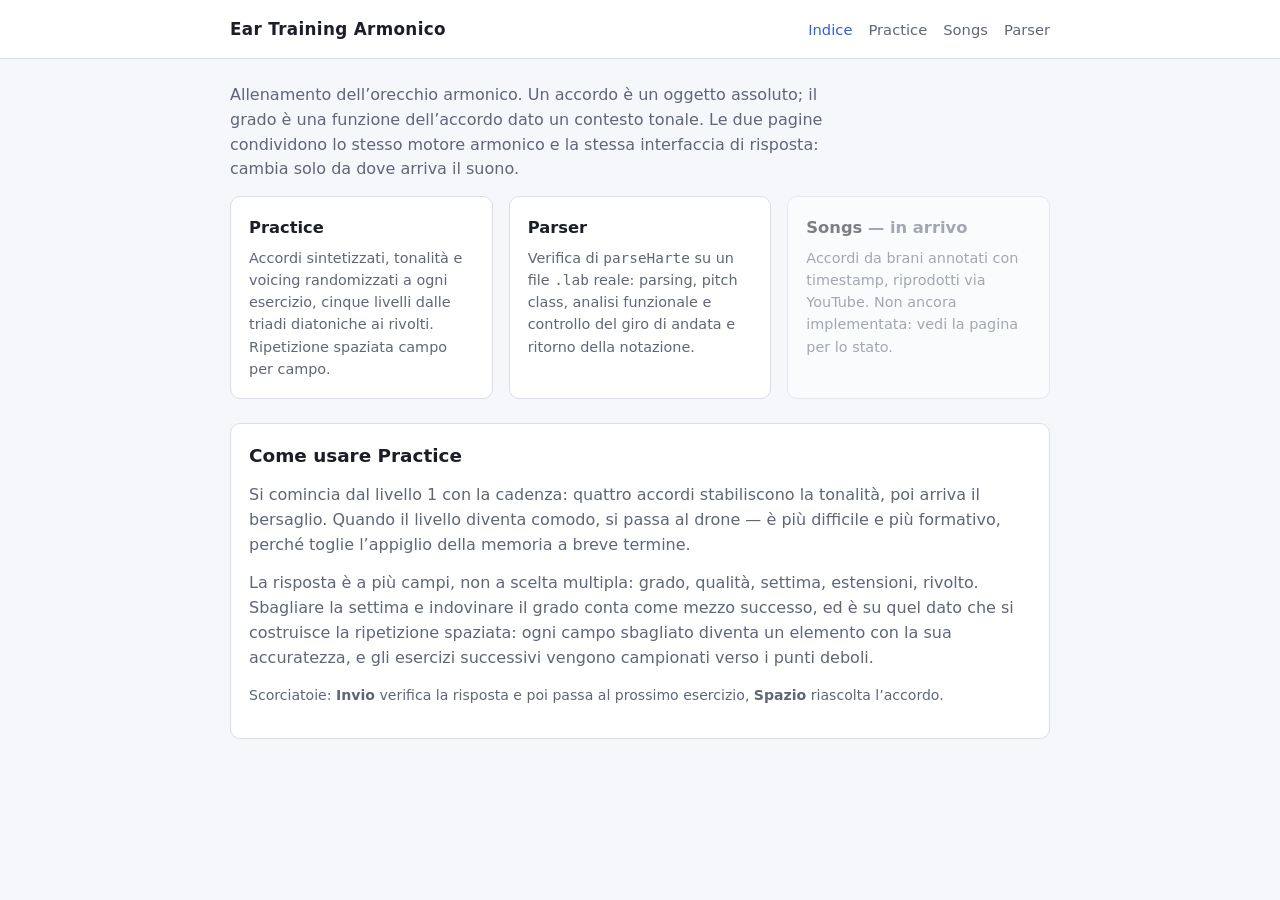
==== index.html @ e6455087 "Ear Training Armonico: motore, pagina Practice e verifica del parser Implementa i punti 1-3 dell'ord" ====
<!doctype html>
<html lang="it">
<head>
<meta charset="utf-8">
<meta name="viewport" content="width=device-width, initial-scale=1">
<title>Ear Training Armonico</title>
<link rel="icon" href="favicon.svg" type="image/svg+xml">
<link rel="stylesheet" href="css/style.css">
</head>
<body>

<header class="site">
  <div class="wrap">
    <h1>Ear Training Armonico</h1>
    <nav>
      <a href="index.html" aria-current="page">Indice</a>
      <a href="practice.html">Practice</a>
      <a href="songs.html">Songs</a>
      <a href="test-parser.html">Parser</a>
    </nav>
  </div>
</header>

<main class="wrap">

  <p class="lede">
    Allenamento dell’orecchio armonico. Un accordo è un oggetto assoluto; il
    grado è una funzione dell’accordo dato un contesto tonale. Le due pagine
    condividono lo stesso motore armonico e la stessa interfaccia di risposta:
    cambia solo da dove arriva il suono.
  </p>

  <div class="cards">
    <a class="card" href="practice.html">
      <h3>Practice</h3>
      <p>
        Accordi sintetizzati, tonalità e voicing randomizzati a ogni esercizio,
        cinque livelli dalle triadi diatoniche ai rivolti. Ripetizione spaziata
        campo per campo.
      </p>
    </a>

    <a class="card" href="test-parser.html">
      <h3>Parser</h3>
      <p>
        Verifica di <code>parseHarte</code> su un file <code>.lab</code> reale:
        parsing, pitch class, analisi funzionale e controllo del giro di andata
        e ritorno della notazione.
      </p>
    </a>

    <a class="card" href="songs.html" aria-disabled="true">
      <h3>Songs <span class="muted">— in arrivo</span></h3>
      <p>
        Accordi da brani annotati con timestamp, riprodotti via YouTube. Non
        ancora implementata: vedi la pagina per lo stato.
      </p>
    </a>
  </div>

  <section class="panel" style="margin-top:24px">
    <h2>Come usare Practice</h2>
    <p class="muted">
      Si comincia dal livello 1 con la cadenza: quattro accordi stabiliscono la
      tonalità, poi arriva il bersaglio. Quando il livello diventa comodo, si
      passa al drone — è più difficile e più formativo, perché toglie l’appiglio
      della memoria a breve termine.
    </p>
    <p class="muted">
      La risposta è a più campi, non a scelta multipla: grado, qualità, settima,
      estensioni, rivolto. Sbagliare la settima e indovinare il grado conta come
      mezzo successo, ed è su quel dato che si costruisce la ripetizione
      spaziata: ogni campo sbagliato diventa un elemento con la sua accuratezza,
      e gli esercizi successivi vengono campionati verso i punti deboli.
    </p>
    <p class="muted" style="font-size:.88rem">
      Scorciatoie: <b>Invio</b> verifica la risposta e poi passa al prossimo
      esercizio, <b>Spazio</b> riascolta l’accordo.
    </p>
  </section>

</main>

</body>
</html>
---- css/style.css ----
:root {
  --bg: #12131a;
  --panel: #1b1d27;
  --panel-2: #232634;
  --line: #2f3344;
  --ink: #e8e9f0;
  --ink-dim: #9aa0b4;
  --accent: #7aa2f7;
  --ok: #7bcf9a;
  --ko: #f07a8c;
  --radius: 10px;
  --mono: ui-monospace, SFMono-Regular, "SF Mono", Menlo, Consolas, monospace;
}

@media (prefers-color-scheme: light) {
  :root {
    --bg: #f6f7fb;
    --panel: #ffffff;
    --panel-2: #eef0f7;
    --line: #d9dde9;
    --ink: #1b1d27;
    --ink-dim: #5f6678;
    --accent: #2f5fd0;
    --ok: #1e7a4b;
    --ko: #b8253c;
  }
}

* { box-sizing: border-box; }

body {
  margin: 0;
  background: var(--bg);
  color: var(--ink);
  font: 16px/1.55 system-ui, -apple-system, "Segoe UI", Roboto, sans-serif;
}

.wrap { max-width: 860px; margin: 0 auto; padding: 24px 20px 80px; }

/* ---------- intestazione ---------- */

header.site {
  border-bottom: 1px solid var(--line);
  background: var(--panel);
}
header.site .wrap { padding: 16px 20px; display: flex; align-items: baseline; gap: 20px; flex-wrap: wrap; }
header.site h1 { font-size: 1.05rem; margin: 0; letter-spacing: .02em; }
header.site nav { display: flex; gap: 16px; margin-left: auto; }
header.site nav a { color: var(--ink-dim); text-decoration: none; font-size: .92rem; }
header.site nav a:hover, header.site nav a[aria-current] { color: var(--accent); }

h2 { font-size: 1.15rem; margin: 0 0 12px; }
h3 { font-size: .95rem; margin: 0 0 10px; color: var(--ink-dim); font-weight: 600; }
p { margin: 0 0 14px; }
.muted { color: var(--ink-dim); }
.lede { color: var(--ink-dim); max-width: 62ch; }

.panel {
  background: var(--panel);
  border: 1px solid var(--line);
  border-radius: var(--radius);
  padding: 18px;
  margin-bottom: 18px;
}

/* ---------- controlli ---------- */

.controls { display: grid; grid-template-columns: repeat(auto-fit, minmax(190px, 1fr)); gap: 14px; }
.control { display: flex; flex-direction: column; gap: 6px; }
.control label { font-size: .8rem; text-transform: uppercase; letter-spacing: .06em; color: var(--ink-dim); }

select {
  background: var(--panel-2);
  color: var(--ink);
  border: 1px solid var(--line);
  border-radius: 8px;
  padding: 9px 10px;
  font: inherit;
}

.btn {
  background: var(--panel-2);
  color: var(--ink);
  border: 1px solid var(--line);
  border-radius: 8px;
  padding: 9px 16px;
  font: inherit;
  cursor: pointer;
}
.btn:hover:not(:disabled) { border-color: var(--accent); }
.btn:disabled { opacity: .45; cursor: default; }
.btn-primary { background: var(--accent); border-color: var(--accent); color: #0d1017; font-weight: 600; }
.btn-ghost { background: transparent; }

.error {
  margin: 12px 0 0;
  padding: 10px 12px;
  border-radius: 8px;
  border: 1px solid var(--ko);
  background: color-mix(in srgb, var(--ko) 12%, transparent);
  font-size: .9rem;
}

/* ---------- barra di riproduzione ---------- */

.playbar { display: flex; align-items: center; gap: 10px; flex-wrap: wrap; }
.playbar .key-badge {
  margin-left: auto;
  font-family: var(--mono);
  font-size: .9rem;
  background: var(--panel-2);
  border: 1px solid var(--line);
  border-radius: 999px;
  padding: 5px 14px;
}

/* ---------- quiz ---------- */

.field { margin-bottom: 16px; }
.field[hidden] { display: none; }
.field-label { font-size: .78rem; text-transform: uppercase; letter-spacing: .07em; color: var(--ink-dim); margin-bottom: 7px; }
.options { display: flex; flex-wrap: wrap; gap: 6px; }

.chip {
  background: var(--panel-2);
  color: var(--ink);
  border: 1px solid var(--line);
  border-radius: 7px;
  padding: 7px 12px;
  font: inherit;
  font-size: .92rem;
  cursor: pointer;
  min-width: 44px;
}
.chip:hover { border-color: var(--accent); }
.chip.selected { background: var(--accent); border-color: var(--accent); color: #0d1017; font-weight: 600; }
.options-multi .chip-none { font-style: italic; }

.quiz-actions { display: flex; align-items: center; gap: 12px; margin-top: 20px; }
.hint { font-size: .82rem; color: var(--ink-dim); }

/* ---------- feedback ---------- */

.feedback {
  margin-top: 20px;
  padding-top: 18px;
  border-top: 1px solid var(--line);
}
.feedback-title { font-weight: 600; margin-bottom: 12px; color: var(--ko); }
.feedback.all-correct .feedback-title { color: var(--ok); }

.grade-table { display: flex; flex-direction: column; gap: 4px; margin-bottom: 14px; }
.grade-row {
  display: grid;
  grid-template-columns: 22px 150px 1fr 1fr;
  gap: 8px;
  align-items: baseline;
  padding: 5px 8px;
  border-radius: 6px;
  background: var(--panel-2);
  font-size: .92rem;
}
.grade-row.ok .grade-mark { color: var(--ok); }
.grade-row.ko .grade-mark { color: var(--ko); }
.grade-field { color: var(--ink-dim); }
.grade-row.ko .grade-given { text-decoration: line-through; color: var(--ink-dim); }
.grade-correct { color: var(--ok); font-weight: 600; }

.analysis { background: var(--panel-2); border-radius: 8px; padding: 12px 14px; margin-bottom: 14px; }
.analysis-chord { font-weight: 600; }
.analysis-harte { font-family: var(--mono); font-size: .85rem; color: var(--ink-dim); }
.analysis-notes { font-size: .88rem; color: var(--ink-dim); margin-top: 6px; }

.replay-bar { display: flex; gap: 10px; flex-wrap: wrap; }
.replay-bar .btn-primary { margin-left: auto; }

/* ---------- statistiche ---------- */

.stat-grid { display: grid; grid-template-columns: repeat(auto-fit, minmax(120px, 1fr)); gap: 12px; margin-bottom: 18px; }
.stat { background: var(--panel-2); border-radius: 8px; padding: 12px; }
.stat-value { font-size: 1.5rem; font-weight: 600; font-variant-numeric: tabular-nums; }
.stat-label { font-size: .76rem; text-transform: uppercase; letter-spacing: .06em; color: var(--ink-dim); }

ul.weakest { list-style: none; margin: 0; padding: 0; display: flex; flex-direction: column; gap: 4px; }
ul.weakest li { display: flex; gap: 10px; padding: 6px 10px; background: var(--panel-2); border-radius: 6px; font-size: .9rem; }
ul.weakest .item-score { margin-left: auto; color: var(--ink-dim); font-variant-numeric: tabular-nums; }

/* ---------- indice ---------- */

.cards { display: grid; grid-template-columns: repeat(auto-fit, minmax(240px, 1fr)); gap: 16px; }
.card {
  display: block;
  background: var(--panel);
  border: 1px solid var(--line);
  border-radius: var(--radius);
  padding: 18px;
  text-decoration: none;
  color: inherit;
}
.card:hover { border-color: var(--accent); }
.card h3 { color: var(--ink); margin-bottom: 6px; font-size: 1.02rem; }
.card p { color: var(--ink-dim); font-size: .9rem; margin: 0; }
.card[aria-disabled="true"] { opacity: .55; }

/* ---------- pagina di test del parser ---------- */

table.labels { width: 100%; border-collapse: collapse; font-size: .86rem; }
table.labels th, table.labels td { text-align: left; padding: 6px 8px; border-bottom: 1px solid var(--line); vertical-align: top; }
table.labels th { color: var(--ink-dim); font-weight: 600; font-size: .76rem; text-transform: uppercase; letter-spacing: .05em; }
table.labels code { font-family: var(--mono); font-size: .85rem; }
tr.row-fail td { background: color-mix(in srgb, var(--ko) 14%, transparent); }
tr.row-warn td { background: color-mix(in srgb, #d9a441 16%, transparent); }
.badge { font-family: var(--mono); font-size: .78rem; padding: 2px 7px; border-radius: 999px; border: 1px solid var(--line); }
.badge.ok { color: var(--ok); }
.badge.fail { color: var(--ko); }

@media (max-width: 620px) {
  .grade-row { grid-template-columns: 20px 1fr; }
  .grade-given, .grade-correct { grid-column: 2; }
}
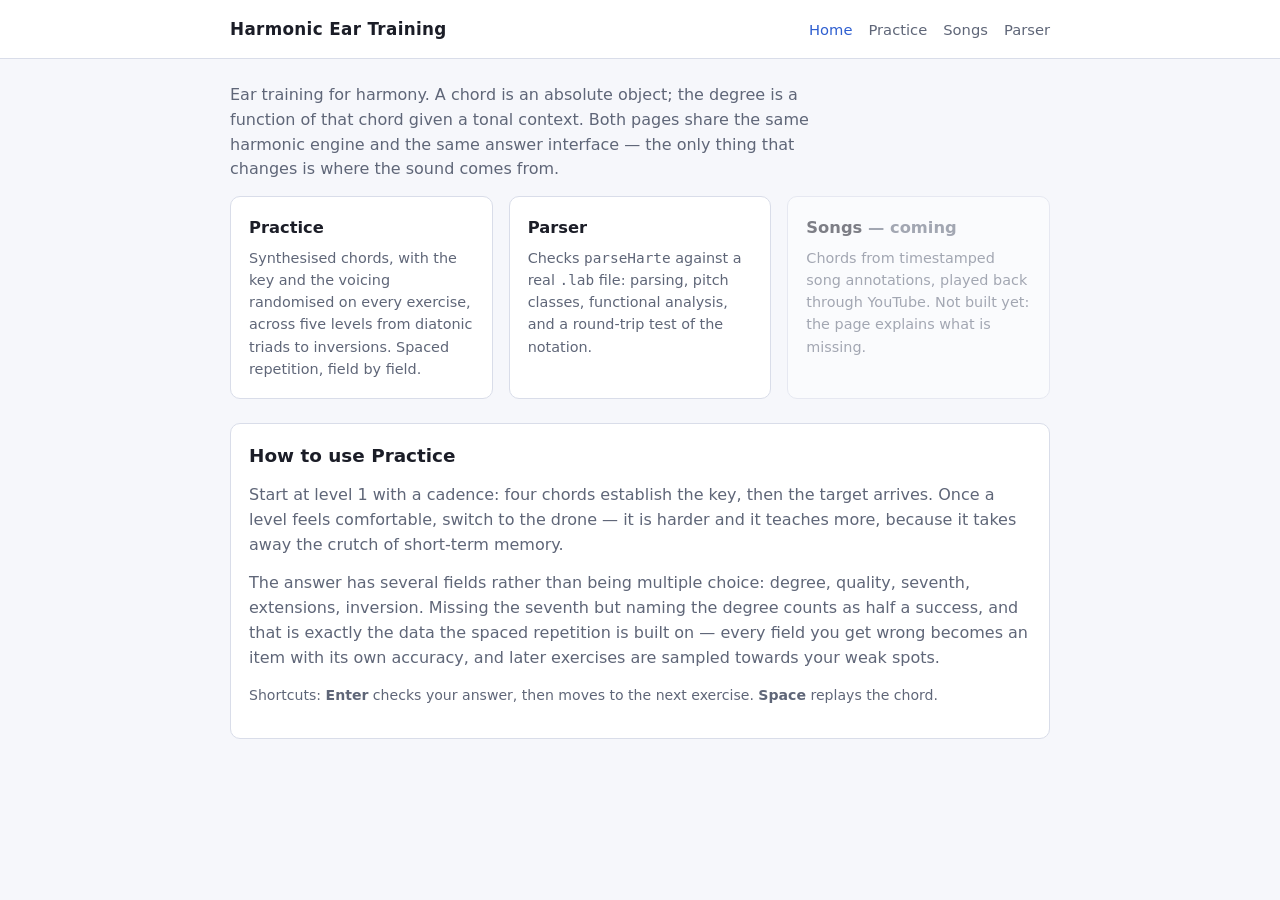
==== commit 0941e953: "Traduci in inglese tutto il testo visibile del sito Pagine, etichette dei livelli, campi di risposta" ====
--- a/index.html
+++ b/index.html
@@ -1,9 +1,9 @@
 <!doctype html>
-<html lang="it">
+<html lang="en">
 <head>
 <meta charset="utf-8">
 <meta name="viewport" content="width=device-width, initial-scale=1">
-<title>Ear Training Armonico</title>
+<title>Harmonic Ear Training</title>
 <link rel="icon" href="favicon.svg" type="image/svg+xml">
 <link rel="stylesheet" href="css/style.css">
 </head>
@@ -11,9 +11,9 @@
 
 <header class="site">
   <div class="wrap">
-    <h1>Ear Training Armonico</h1>
+    <h1>Harmonic Ear Training</h1>
     <nav>
-      <a href="index.html" aria-current="page">Indice</a>
+      <a href="index.html" aria-current="page">Home</a>
       <a href="practice.html">Practice</a>
       <a href="songs.html">Songs</a>
       <a href="test-parser.html">Parser</a>
@@ -24,58 +24,59 @@
 <main class="wrap">
 
   <p class="lede">
-    Allenamento dell’orecchio armonico. Un accordo è un oggetto assoluto; il
-    grado è una funzione dell’accordo dato un contesto tonale. Le due pagine
-    condividono lo stesso motore armonico e la stessa interfaccia di risposta:
-    cambia solo da dove arriva il suono.
+    Ear training for harmony. A chord is an absolute object; the degree is a
+    function of that chord given a tonal context. Both pages share the same
+    harmonic engine and the same answer interface — the only thing that changes
+    is where the sound comes from.
   </p>
 
   <div class="cards">
     <a class="card" href="practice.html">
       <h3>Practice</h3>
       <p>
-        Accordi sintetizzati, tonalità e voicing randomizzati a ogni esercizio,
-        cinque livelli dalle triadi diatoniche ai rivolti. Ripetizione spaziata
-        campo per campo.
+        Synthesised chords, with the key and the voicing randomised on every
+        exercise, across five levels from diatonic triads to inversions.
+        Spaced repetition, field by field.
       </p>
     </a>
 
     <a class="card" href="test-parser.html">
       <h3>Parser</h3>
       <p>
-        Verifica di <code>parseHarte</code> su un file <code>.lab</code> reale:
-        parsing, pitch class, analisi funzionale e controllo del giro di andata
-        e ritorno della notazione.
+        Checks <code>parseHarte</code> against a real <code>.lab</code> file:
+        parsing, pitch classes, functional analysis, and a round-trip test of
+        the notation.
       </p>
     </a>
 
     <a class="card" href="songs.html" aria-disabled="true">
-      <h3>Songs <span class="muted">— in arrivo</span></h3>
+      <h3>Songs <span class="muted">— coming</span></h3>
       <p>
-        Accordi da brani annotati con timestamp, riprodotti via YouTube. Non
-        ancora implementata: vedi la pagina per lo stato.
+        Chords from timestamped song annotations, played back through YouTube.
+        Not built yet: the page explains what is missing.
       </p>
     </a>
   </div>
 
   <section class="panel" style="margin-top:24px">
-    <h2>Come usare Practice</h2>
+    <h2>How to use Practice</h2>
     <p class="muted">
-      Si comincia dal livello 1 con la cadenza: quattro accordi stabiliscono la
-      tonalità, poi arriva il bersaglio. Quando il livello diventa comodo, si
-      passa al drone — è più difficile e più formativo, perché toglie l’appiglio
-      della memoria a breve termine.
+      Start at level 1 with a cadence: four chords establish the key, then the
+      target arrives. Once a level feels comfortable, switch to the drone — it
+      is harder and it teaches more, because it takes away the crutch of
+      short-term memory.
     </p>
     <p class="muted">
-      La risposta è a più campi, non a scelta multipla: grado, qualità, settima,
-      estensioni, rivolto. Sbagliare la settima e indovinare il grado conta come
-      mezzo successo, ed è su quel dato che si costruisce la ripetizione
-      spaziata: ogni campo sbagliato diventa un elemento con la sua accuratezza,
-      e gli esercizi successivi vengono campionati verso i punti deboli.
+      The answer has several fields rather than being multiple choice: degree,
+      quality, seventh, extensions, inversion. Missing the seventh but naming
+      the degree counts as half a success, and that is exactly the data the
+      spaced repetition is built on — every field you get wrong becomes an item
+      with its own accuracy, and later exercises are sampled towards your weak
+      spots.
     </p>
     <p class="muted" style="font-size:.88rem">
-      Scorciatoie: <b>Invio</b> verifica la risposta e poi passa al prossimo
-      esercizio, <b>Spazio</b> riascolta l’accordo.
+      Shortcuts: <b>Enter</b> checks your answer, then moves to the next
+      exercise. <b>Space</b> replays the chord.
     </p>
   </section>
 
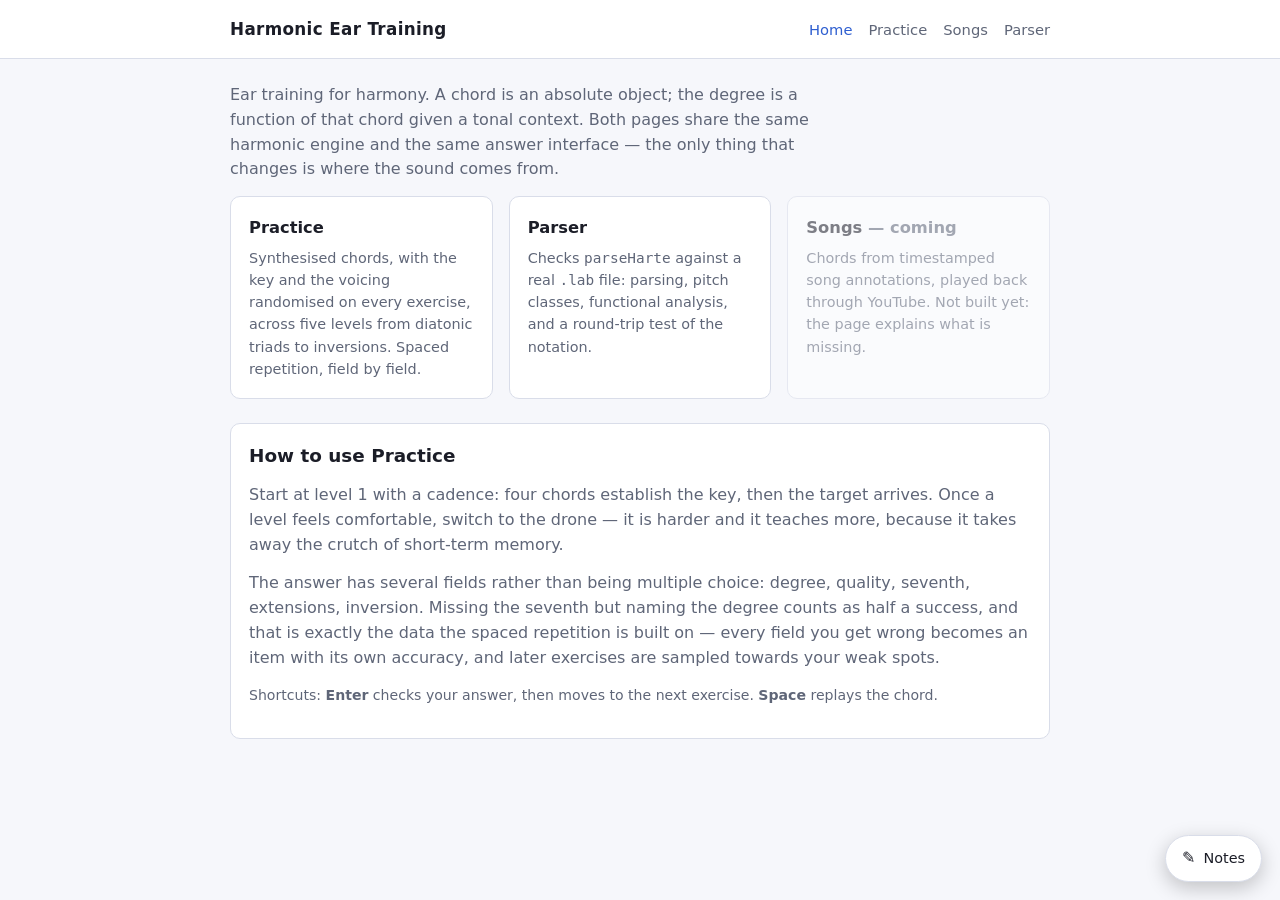
==== commit 39c690b7: "Aggiungi un box per note, idee e richieste di modifica Un pulsante fisso in basso a destra su tutte " ====
--- a/index.html
+++ b/index.html
@@ -82,5 +82,6 @@
 
 </main>
 
+<script type="module" src="js/notes.js"></script>
 </body>
 </html>
--- a/css/style.css
+++ b/css/style.css
@@ -218,3 +218,169 @@
   .grade-row { grid-template-columns: 20px 1fr; }
   .grade-given, .grade-correct { grid-column: 2; }
 }
+
+/* ---------- note e idee ---------- */
+
+.notes-toggle {
+  position: fixed;
+  right: 18px;
+  bottom: 18px;
+  z-index: 40;
+  display: flex;
+  align-items: center;
+  gap: 8px;
+  padding: 10px 16px;
+  border: 1px solid var(--line);
+  border-radius: 999px;
+  background: var(--panel);
+  color: var(--ink);
+  font: inherit;
+  font-size: .9rem;
+  cursor: pointer;
+  box-shadow: 0 6px 20px rgb(0 0 0 / .22);
+}
+.notes-toggle:hover { border-color: var(--accent); }
+.notes-toggle.is-open { border-color: var(--accent); color: var(--accent); }
+.notes-toggle-icon { font-size: 1rem; }
+.notes-badge {
+  min-width: 20px;
+  padding: 1px 6px;
+  border-radius: 999px;
+  background: var(--accent);
+  color: #0d1017;
+  font-size: .76rem;
+  font-weight: 700;
+  text-align: center;
+}
+.notes-badge[hidden] { display: none; }
+
+.notes-panel {
+  position: fixed;
+  right: 18px;
+  bottom: 72px;
+  z-index: 41;
+  width: min(400px, calc(100vw - 36px));
+  max-height: min(70vh, 620px);
+  display: flex;
+  flex-direction: column;
+  background: var(--panel);
+  border: 1px solid var(--line);
+  border-radius: var(--radius);
+  box-shadow: 0 14px 44px rgb(0 0 0 / .34);
+  padding: 16px;
+}
+.notes-panel[hidden] { display: none; }
+
+.notes-head { display: flex; align-items: center; margin-bottom: 8px; }
+.notes-title { font-size: 1rem; margin: 0; }
+.notes-close {
+  margin-left: auto;
+  background: none;
+  border: none;
+  color: var(--ink-dim);
+  font-size: 1rem;
+  cursor: pointer;
+  padding: 2px 6px;
+}
+.notes-close:hover { color: var(--ink); }
+
+.notes-hint { font-size: .8rem; color: var(--ink-dim); margin: 0 0 12px; }
+
+.notes-form { display: flex; flex-direction: column; gap: 8px; }
+.notes-input {
+  width: 100%;
+  resize: vertical;
+  background: var(--panel-2);
+  color: var(--ink);
+  border: 1px solid var(--line);
+  border-radius: 8px;
+  padding: 9px 10px;
+  font: inherit;
+  font-size: .92rem;
+}
+.notes-input:focus { outline: 2px solid var(--accent); outline-offset: -1px; }
+.notes-add { align-self: flex-start; }
+
+.notes-context {
+  margin-top: 8px;
+  font-size: .78rem;
+  color: var(--ink-dim);
+  font-family: var(--mono);
+  overflow-wrap: anywhere;
+}
+.notes-context[hidden] { display: none; }
+
+.notes-list {
+  list-style: none;
+  margin: 12px 0 0;
+  padding: 0;
+  overflow-y: auto;
+  flex: 1;
+  display: flex;
+  flex-direction: column;
+  gap: 6px;
+}
+.notes-empty { color: var(--ink-dim); font-size: .88rem; padding: 6px 2px; }
+
+.notes-item {
+  display: flex;
+  gap: 8px;
+  align-items: flex-start;
+  background: var(--panel-2);
+  border-radius: 8px;
+  padding: 8px 10px;
+}
+.notes-item.is-done { opacity: .55; }
+.notes-item.is-done .notes-item-text { text-decoration: line-through; }
+.notes-item-body { flex: 1; min-width: 0; }
+.notes-item-text { font-size: .9rem; overflow-wrap: anywhere; }
+.notes-item-meta {
+  font-size: .72rem;
+  color: var(--ink-dim);
+  margin-top: 3px;
+  font-family: var(--mono);
+  overflow-wrap: anywhere;
+}
+.notes-item-done, .notes-item-del {
+  background: none;
+  border: none;
+  color: var(--ink-dim);
+  cursor: pointer;
+  font-size: .88rem;
+  padding: 2px 4px;
+  line-height: 1.2;
+}
+.notes-item-done:hover { color: var(--ok); }
+.notes-item-del:hover { color: var(--ko); }
+
+.notes-foot {
+  display: flex;
+  gap: 8px;
+  flex-wrap: wrap;
+  margin-top: 12px;
+  padding-top: 12px;
+  border-top: 1px solid var(--line);
+}
+.notes-foot .btn { font-size: .85rem; padding: 7px 12px; }
+.notes-clear { margin-left: auto; }
+.notes-clear:hover { border-color: var(--ko); color: var(--ko); }
+
+.notes-status { font-size: .8rem; color: var(--ok); min-height: 1.2em; margin-top: 8px; }
+
+.notes-fallback {
+  width: 100%;
+  height: 120px;
+  margin-top: 8px;
+  font-family: var(--mono);
+  font-size: .78rem;
+  background: var(--panel-2);
+  color: var(--ink);
+  border: 1px solid var(--ko);
+  border-radius: 8px;
+  padding: 8px;
+}
+
+@media (max-width: 480px) {
+  .notes-panel { right: 8px; left: 8px; width: auto; bottom: 66px; }
+  .notes-toggle { right: 10px; bottom: 10px; }
+}
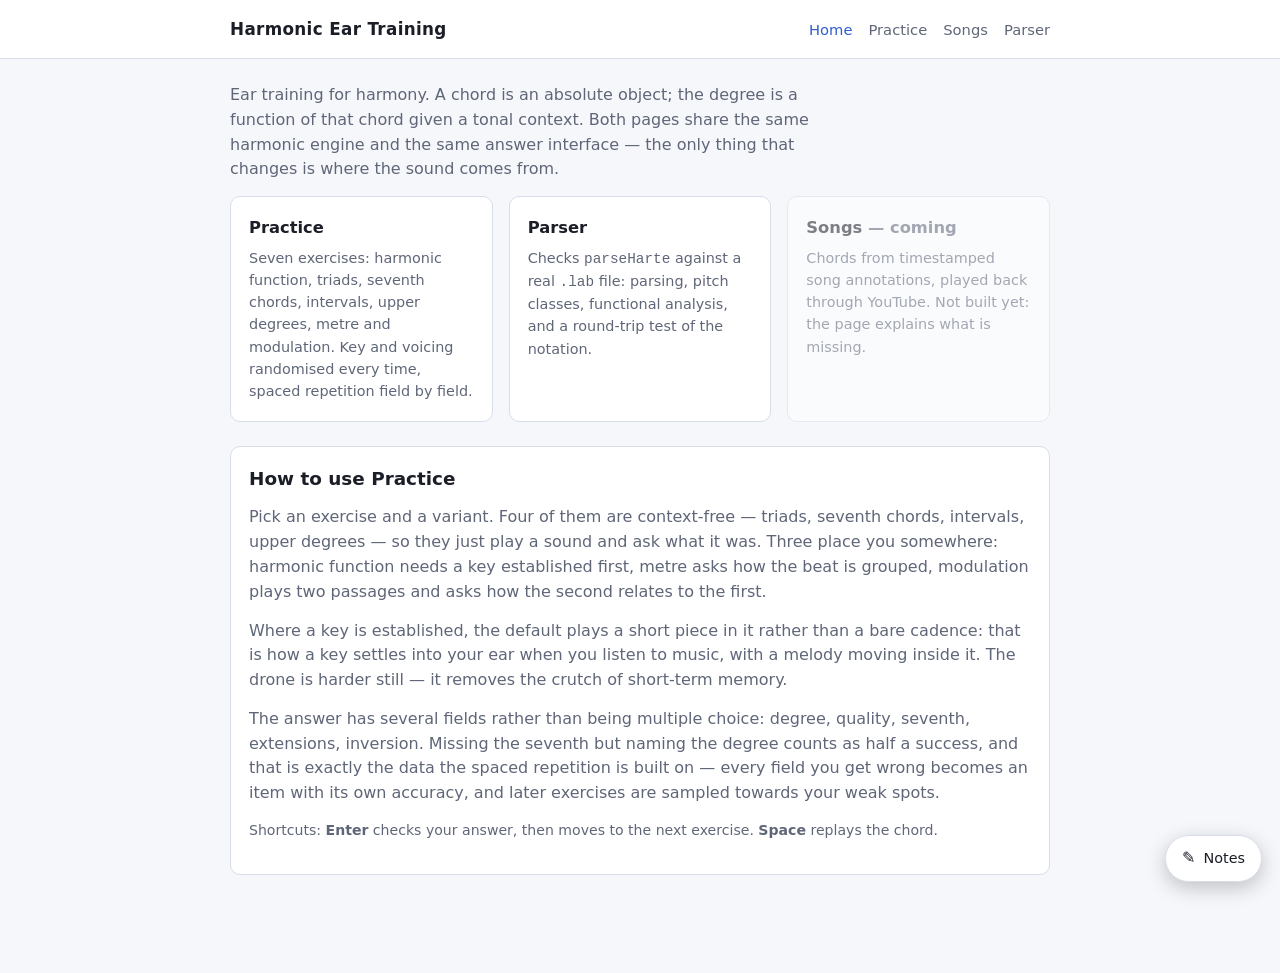
==== commit c6152590: "Sei nuovi esercizi, e la tonalita' si stabilisce con un brano Tutte e sette le note raccolte dal box" ====
--- a/index.html
+++ b/index.html
@@ -34,9 +34,9 @@
     <a class="card" href="practice.html">
       <h3>Practice</h3>
       <p>
-        Synthesised chords, with the key and the voicing randomised on every
-        exercise, across five levels from diatonic triads to inversions.
-        Spaced repetition, field by field.
+        Seven exercises: harmonic function, triads, seventh chords, intervals,
+        upper degrees, metre and modulation. Key and voicing randomised every
+        time, spaced repetition field by field.
       </p>
     </a>
 
@@ -61,10 +61,17 @@
   <section class="panel" style="margin-top:24px">
     <h2>How to use Practice</h2>
     <p class="muted">
-      Start at level 1 with a cadence: four chords establish the key, then the
-      target arrives. Once a level feels comfortable, switch to the drone — it
-      is harder and it teaches more, because it takes away the crutch of
-      short-term memory.
+      Pick an exercise and a variant. Four of them are context-free — triads,
+      seventh chords, intervals, upper degrees — so they just play a sound and
+      ask what it was. Three place you somewhere: harmonic function needs a key
+      established first, metre asks how the beat is grouped, modulation plays
+      two passages and asks how the second relates to the first.
+    </p>
+    <p class="muted">
+      Where a key is established, the default plays a short piece in it rather
+      than a bare cadence: that is how a key settles into your ear when you
+      listen to music, with a melody moving inside it. The drone is harder
+      still — it removes the crutch of short-term memory.
     </p>
     <p class="muted">
       The answer has several fields rather than being multiple choice: degree,
--- a/css/style.css
+++ b/css/style.css
@@ -28,6 +28,11 @@
 
 * { box-sizing: border-box; }
 
+/* `display` esplicito su una classe batte il default di [hidden]: senza questa
+   regola nascondere un elemento con .hidden = true non ha effetto sui .control,
+   .field e simili, che sono flex. */
+[hidden] { display: none !important; }
+
 body {
   margin: 0;
   background: var(--bg);
@@ -117,7 +122,6 @@
 /* ---------- quiz ---------- */
 
 .field { margin-bottom: 16px; }
-.field[hidden] { display: none; }
 .field-label { font-size: .78rem; text-transform: uppercase; letter-spacing: .07em; color: var(--ink-dim); margin-bottom: 7px; }
 .options { display: flex; flex-wrap: wrap; gap: 6px; }
 
@@ -252,7 +256,6 @@
   font-weight: 700;
   text-align: center;
 }
-.notes-badge[hidden] { display: none; }
 
 .notes-panel {
   position: fixed;
@@ -263,13 +266,13 @@
   max-height: min(70vh, 620px);
   display: flex;
   flex-direction: column;
+  overflow-y: auto;
   background: var(--panel);
   border: 1px solid var(--line);
   border-radius: var(--radius);
   box-shadow: 0 14px 44px rgb(0 0 0 / .34);
   padding: 16px;
 }
-.notes-panel[hidden] { display: none; }
 
 .notes-head { display: flex; align-items: center; margin-bottom: 8px; }
 .notes-title { font-size: 1rem; margin: 0; }
@@ -308,14 +311,14 @@
   font-family: var(--mono);
   overflow-wrap: anywhere;
 }
-.notes-context[hidden] { display: none; }
 
 .notes-list {
   list-style: none;
   margin: 12px 0 0;
   padding: 0;
+  max-height: 240px;
   overflow-y: auto;
-  flex: 1;
+  flex: none;
   display: flex;
   flex-direction: column;
   gap: 6px;
@@ -384,3 +387,41 @@
   .notes-panel { right: 8px; left: 8px; width: auto; bottom: 66px; }
   .notes-toggle { right: 10px; bottom: 10px; }
 }
+
+/* ---------- impostazioni di sincronizzazione ---------- */
+
+.notes-settings {
+  margin-top: 12px;
+  padding-top: 12px;
+  border-top: 1px solid var(--line);
+  font-size: .85rem;
+}
+.notes-settings-summary { cursor: pointer; color: var(--ink-dim); user-select: none; }
+.notes-settings-summary:hover { color: var(--accent); }
+.notes-settings-hint { font-size: .78rem; color: var(--ink-dim); margin: 8px 0 10px; }
+
+.notes-field { display: block; margin-bottom: 8px; }
+.notes-field-label {
+  display: block;
+  font-size: .72rem;
+  text-transform: uppercase;
+  letter-spacing: .06em;
+  color: var(--ink-dim);
+  margin-bottom: 3px;
+}
+.notes-field-input {
+  width: 100%;
+  background: var(--panel-2);
+  color: var(--ink);
+  border: 1px solid var(--line);
+  border-radius: 7px;
+  padding: 7px 9px;
+  font: inherit;
+  font-size: .84rem;
+}
+.notes-field-input:focus { outline: 2px solid var(--accent); outline-offset: -1px; }
+
+.notes-settings-actions { display: flex; gap: 8px; margin-top: 10px; }
+.notes-settings-actions .btn { font-size: .84rem; padding: 6px 12px; }
+
+.notes-status.is-error { color: var(--ko); }
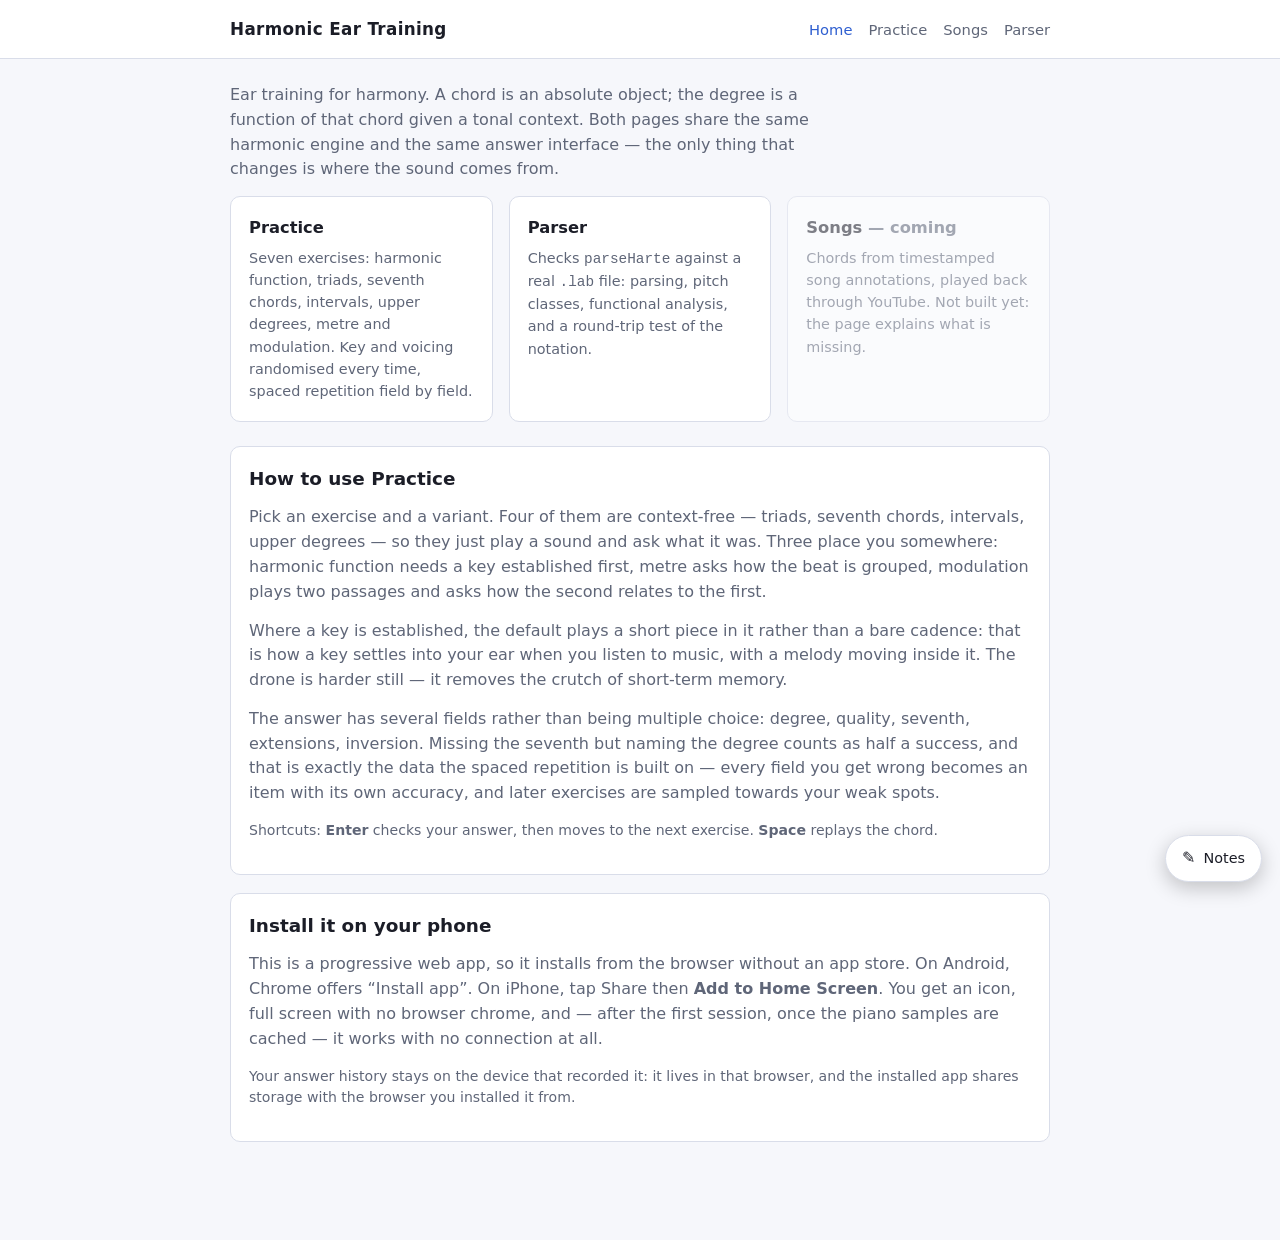
==== commit e86aebe6: "Statistiche per esercizio, e il sito diventa installabile sul telefono Le due note raccolte dal box." ====
--- a/index.html
+++ b/index.html
@@ -2,9 +2,16 @@
 <html lang="en">
 <head>
 <meta charset="utf-8">
-<meta name="viewport" content="width=device-width, initial-scale=1">
+<meta name="viewport" content="width=device-width, initial-scale=1, viewport-fit=cover">
 <title>Harmonic Ear Training</title>
 <link rel="icon" href="favicon.svg" type="image/svg+xml">
+<link rel="manifest" href="manifest.webmanifest">
+<link rel="apple-touch-icon" href="icons/icon-180.png">
+<meta name="theme-color" content="#f6f7fb" media="(prefers-color-scheme: light)">
+<meta name="theme-color" content="#12131a" media="(prefers-color-scheme: dark)">
+<meta name="apple-mobile-web-app-capable" content="yes">
+<meta name="apple-mobile-web-app-status-bar-style" content="black-translucent">
+<meta name="apple-mobile-web-app-title" content="Ear Training">
 <link rel="stylesheet" href="css/style.css">
 </head>
 <body>
@@ -87,8 +94,25 @@
     </p>
   </section>
 
+  <section class="panel">
+    <h2>Install it on your phone</h2>
+    <p class="muted">
+      This is a progressive web app, so it installs from the browser without an
+      app store. On Android, Chrome offers “Install app”. On iPhone, tap Share
+      then <b>Add to Home Screen</b>. You get an icon, full screen with no
+      browser chrome, and — after the first session, once the piano samples are
+      cached — it works with no connection at all.
+    </p>
+    <p class="muted" style="font-size:.88rem">
+      Your answer history stays on the device that recorded it: it lives in that
+      browser, and the installed app shares storage with the browser you
+      installed it from.
+    </p>
+  </section>
+
 </main>
 
 <script type="module" src="js/notes.js"></script>
+<script src="js/pwa.js"></script>
 </body>
 </html>
--- a/css/style.css
+++ b/css/style.css
@@ -81,6 +81,10 @@
   border-radius: 8px;
   padding: 9px 10px;
   font: inherit;
+  /* Un select si dimensiona sull'opzione piu' lunga: senza questi due vincoli
+     "Modal interchange and secondary dominants" sfonda la pagina su telefono. */
+  width: 100%;
+  min-width: 0;
 }
 
 .btn {
@@ -425,3 +429,132 @@
 .notes-settings-actions .btn { font-size: .84rem; padding: 6px 12px; }
 
 .notes-status.is-error { color: var(--ko); }
+
+/* ---------- statistiche per esercizio ---------- */
+
+.by-exercise { display: flex; flex-direction: column; gap: 4px; margin-bottom: 18px; }
+
+.ex-row {
+  display: grid;
+  grid-template-columns: minmax(120px, 1.2fr) auto minmax(60px, 1fr) 42px;
+  grid-template-areas: 'name count bar score' 'weak weak weak weak';
+  gap: 4px 10px;
+  align-items: center;
+  padding: 7px 10px;
+  border-radius: 6px;
+  background: var(--panel-2);
+  font-size: .88rem;
+}
+.ex-row.is-current { outline: 1px solid var(--accent); }
+.ex-row.is-untouched { opacity: .55; }
+
+.ex-name { grid-area: name; font-weight: 600; }
+.ex-count { grid-area: count; color: var(--ink-dim); font-size: .78rem; white-space: nowrap; }
+.ex-bar { grid-area: bar; height: 6px; border-radius: 999px; background: var(--line); overflow: hidden; }
+.ex-bar-fill { display: block; height: 100%; background: var(--ok); border-radius: 999px; }
+.ex-score { grid-area: score; text-align: right; font-variant-numeric: tabular-nums; }
+.ex-weak { grid-area: weak; color: var(--ink-dim); font-size: .76rem; }
+.ex-weak:empty { display: none; }
+
+@media (max-width: 620px) {
+  .ex-row {
+    grid-template-columns: 1fr auto 42px;
+    grid-template-areas: 'name count score' 'bar bar bar' 'weak weak weak';
+  }
+}
+
+/* ---------- impostazioni richiudibili ---------- */
+
+.setup-summary {
+  display: flex;
+  align-items: baseline;
+  gap: 10px;
+  cursor: pointer;
+  list-style: none;
+  font-size: 1.15rem;
+  font-weight: 600;
+}
+.setup-summary::-webkit-details-marker { display: none; }
+.setup-summary::after {
+  content: '▾';
+  margin-left: auto;
+  color: var(--ink-dim);
+  font-size: .8rem;
+  transition: transform .15s;
+}
+#setup[open] .setup-summary::after { transform: rotate(180deg); }
+#setup[open] .setup-summary { margin-bottom: 14px; }
+.setup-now { font-size: .82rem; font-weight: 400; color: var(--ink-dim); }
+#setup[open] .setup-now { display: none; }
+
+/* ---------- telefono ---------- */
+
+.chip, .btn, .setup-summary, .notes-toggle {
+  -webkit-tap-highlight-color: transparent;
+  touch-action: manipulation;
+  user-select: none;
+}
+.chip:active, .btn:active:not(:disabled) { transform: scale(.97); }
+
+/* Senza puntatore l'hover resta "appiccicato" dopo il tocco. */
+@media (hover: none) {
+  .chip:hover, .btn:hover:not(:disabled), .card:hover { border-color: var(--line); }
+  .chip.selected:hover { border-color: var(--accent); }
+}
+
+@media (max-width: 620px) {
+  .wrap {
+    padding: 12px max(12px, env(safe-area-inset-left)) calc(90px + env(safe-area-inset-bottom))
+             max(12px, env(safe-area-inset-right));
+  }
+  header.site .wrap { padding-top: 10px; padding-bottom: 10px; }
+  header.site h1 { font-size: .95rem; width: 100%; }
+  header.site nav { margin-left: 0; gap: 14px; font-size: .9rem; }
+
+  .panel { padding: 14px; border-radius: 12px; margin-bottom: 12px; }
+  .controls { grid-template-columns: 1fr; gap: 10px; }
+
+  /* 16px impedisce a iOS di ingrandire la pagina al focus. */
+  select, .notes-input, .notes-field-input { font-size: 16px; }
+
+  /* La barra di riproduzione resta a portata mentre si scorre fra le opzioni. */
+  .playbar {
+    position: sticky;
+    top: 0;
+    z-index: 20;
+    margin: -12px -12px 12px;
+    border-radius: 0;
+    border-left: 0;
+    border-right: 0;
+    padding: 10px 12px;
+    backdrop-filter: blur(8px);
+  }
+  .playbar .btn { flex: 1 1 auto; min-height: 44px; }
+  .playbar .key-badge { width: 100%; margin-left: 0; text-align: center; order: -1; }
+
+  /* Bersagli comodi per il pollice. */
+  .chip { min-height: 46px; padding: 11px 14px; font-size: .95rem; flex: 1 1 auto; }
+  .options { gap: 7px; }
+  .field[data-field="degree"] .options,
+  .field[data-field="interval"] .options,
+  .field[data-field="meter"] .options { display: grid; grid-template-columns: repeat(4, 1fr); }
+  .field[data-field="degree"] .chip,
+  .field[data-field="interval"] .chip,
+  .field[data-field="meter"] .chip { min-width: 0; padding: 11px 4px; }
+
+  .quiz-actions { flex-direction: column; align-items: stretch; }
+  .quiz-actions .btn-primary { min-height: 50px; font-size: 1rem; }
+  .quiz-actions .hint { display: none; }
+  .replay-bar { display: grid; grid-template-columns: 1fr 1fr; }
+  .replay-bar .btn { min-height: 46px; }
+  .replay-bar .btn-primary { grid-column: 1 / -1; margin-left: 0; min-height: 50px; }
+
+  .stat-grid { grid-template-columns: repeat(2, 1fr); }
+  .grade-row { font-size: .9rem; }
+}
+
+/* Installata in home: lo spazio della status bar lo gestisce la pagina. */
+@media (display-mode: standalone) {
+  header.site .wrap { padding-top: max(10px, env(safe-area-inset-top)); }
+  .notes-toggle { bottom: calc(18px + env(safe-area-inset-bottom)); }
+}
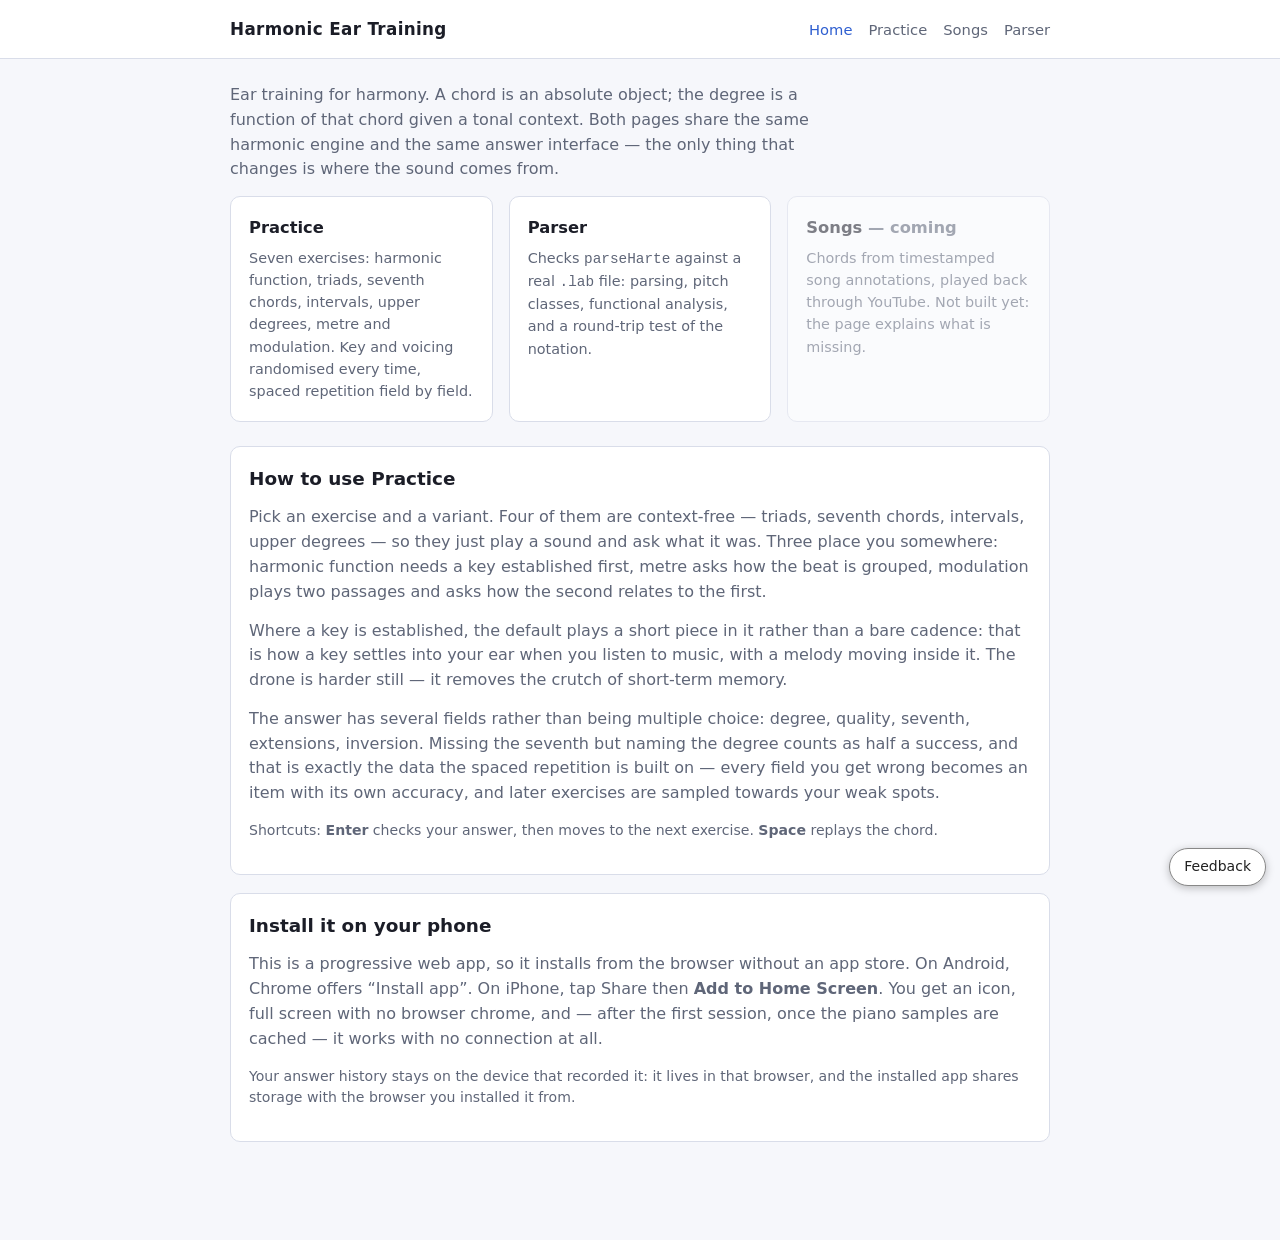
==== commit 6c98fedc: "Widget note v2 canonico (da site-notes/widget): bottone fisso, lista note con stato inviata/non anco" ====
--- a/index.html
+++ b/index.html
@@ -112,7 +112,7 @@
 
 </main>
 
-<script type="module" src="js/notes.js"></script>
+<script src="js/notes-widget.js?v=2" data-site="ear-training" data-legacy="eartraining.notes.v1"></script>
 <script src="js/pwa.js"></script>
 </body>
 </html>
--- a/css/style.css
+++ b/css/style.css
@@ -227,209 +227,6 @@
   .grade-given, .grade-correct { grid-column: 2; }
 }
 
-/* ---------- note e idee ---------- */
-
-.notes-toggle {
-  position: fixed;
-  right: 18px;
-  bottom: 18px;
-  z-index: 40;
-  display: flex;
-  align-items: center;
-  gap: 8px;
-  padding: 10px 16px;
-  border: 1px solid var(--line);
-  border-radius: 999px;
-  background: var(--panel);
-  color: var(--ink);
-  font: inherit;
-  font-size: .9rem;
-  cursor: pointer;
-  box-shadow: 0 6px 20px rgb(0 0 0 / .22);
-}
-.notes-toggle:hover { border-color: var(--accent); }
-.notes-toggle.is-open { border-color: var(--accent); color: var(--accent); }
-.notes-toggle-icon { font-size: 1rem; }
-.notes-badge {
-  min-width: 20px;
-  padding: 1px 6px;
-  border-radius: 999px;
-  background: var(--accent);
-  color: #0d1017;
-  font-size: .76rem;
-  font-weight: 700;
-  text-align: center;
-}
-
-.notes-panel {
-  position: fixed;
-  right: 18px;
-  bottom: 72px;
-  z-index: 41;
-  width: min(400px, calc(100vw - 36px));
-  max-height: min(70vh, 620px);
-  display: flex;
-  flex-direction: column;
-  overflow-y: auto;
-  background: var(--panel);
-  border: 1px solid var(--line);
-  border-radius: var(--radius);
-  box-shadow: 0 14px 44px rgb(0 0 0 / .34);
-  padding: 16px;
-}
-
-.notes-head { display: flex; align-items: center; margin-bottom: 8px; }
-.notes-title { font-size: 1rem; margin: 0; }
-.notes-close {
-  margin-left: auto;
-  background: none;
-  border: none;
-  color: var(--ink-dim);
-  font-size: 1rem;
-  cursor: pointer;
-  padding: 2px 6px;
-}
-.notes-close:hover { color: var(--ink); }
-
-.notes-hint { font-size: .8rem; color: var(--ink-dim); margin: 0 0 12px; }
-
-.notes-form { display: flex; flex-direction: column; gap: 8px; }
-.notes-input {
-  width: 100%;
-  resize: vertical;
-  background: var(--panel-2);
-  color: var(--ink);
-  border: 1px solid var(--line);
-  border-radius: 8px;
-  padding: 9px 10px;
-  font: inherit;
-  font-size: .92rem;
-}
-.notes-input:focus { outline: 2px solid var(--accent); outline-offset: -1px; }
-.notes-add { align-self: flex-start; }
-
-.notes-context {
-  margin-top: 8px;
-  font-size: .78rem;
-  color: var(--ink-dim);
-  font-family: var(--mono);
-  overflow-wrap: anywhere;
-}
-
-.notes-list {
-  list-style: none;
-  margin: 12px 0 0;
-  padding: 0;
-  max-height: 240px;
-  overflow-y: auto;
-  flex: none;
-  display: flex;
-  flex-direction: column;
-  gap: 6px;
-}
-.notes-empty { color: var(--ink-dim); font-size: .88rem; padding: 6px 2px; }
-
-.notes-item {
-  display: flex;
-  gap: 8px;
-  align-items: flex-start;
-  background: var(--panel-2);
-  border-radius: 8px;
-  padding: 8px 10px;
-}
-.notes-item.is-done { opacity: .55; }
-.notes-item.is-done .notes-item-text { text-decoration: line-through; }
-.notes-item-body { flex: 1; min-width: 0; }
-.notes-item-text { font-size: .9rem; overflow-wrap: anywhere; }
-.notes-item-meta {
-  font-size: .72rem;
-  color: var(--ink-dim);
-  margin-top: 3px;
-  font-family: var(--mono);
-  overflow-wrap: anywhere;
-}
-.notes-item-done, .notes-item-del {
-  background: none;
-  border: none;
-  color: var(--ink-dim);
-  cursor: pointer;
-  font-size: .88rem;
-  padding: 2px 4px;
-  line-height: 1.2;
-}
-.notes-item-done:hover { color: var(--ok); }
-.notes-item-del:hover { color: var(--ko); }
-
-.notes-foot {
-  display: flex;
-  gap: 8px;
-  flex-wrap: wrap;
-  margin-top: 12px;
-  padding-top: 12px;
-  border-top: 1px solid var(--line);
-}
-.notes-foot .btn { font-size: .85rem; padding: 7px 12px; }
-.notes-clear { margin-left: auto; }
-.notes-clear:hover { border-color: var(--ko); color: var(--ko); }
-
-.notes-status { font-size: .8rem; color: var(--ok); min-height: 1.2em; margin-top: 8px; }
-
-.notes-fallback {
-  width: 100%;
-  height: 120px;
-  margin-top: 8px;
-  font-family: var(--mono);
-  font-size: .78rem;
-  background: var(--panel-2);
-  color: var(--ink);
-  border: 1px solid var(--ko);
-  border-radius: 8px;
-  padding: 8px;
-}
-
-@media (max-width: 480px) {
-  .notes-panel { right: 8px; left: 8px; width: auto; bottom: 66px; }
-  .notes-toggle { right: 10px; bottom: 10px; }
-}
-
-/* ---------- impostazioni di sincronizzazione ---------- */
-
-.notes-settings {
-  margin-top: 12px;
-  padding-top: 12px;
-  border-top: 1px solid var(--line);
-  font-size: .85rem;
-}
-.notes-settings-summary { cursor: pointer; color: var(--ink-dim); user-select: none; }
-.notes-settings-summary:hover { color: var(--accent); }
-.notes-settings-hint { font-size: .78rem; color: var(--ink-dim); margin: 8px 0 10px; }
-
-.notes-field { display: block; margin-bottom: 8px; }
-.notes-field-label {
-  display: block;
-  font-size: .72rem;
-  text-transform: uppercase;
-  letter-spacing: .06em;
-  color: var(--ink-dim);
-  margin-bottom: 3px;
-}
-.notes-field-input {
-  width: 100%;
-  background: var(--panel-2);
-  color: var(--ink);
-  border: 1px solid var(--line);
-  border-radius: 7px;
-  padding: 7px 9px;
-  font: inherit;
-  font-size: .84rem;
-}
-.notes-field-input:focus { outline: 2px solid var(--accent); outline-offset: -1px; }
-
-.notes-settings-actions { display: flex; gap: 8px; margin-top: 10px; }
-.notes-settings-actions .btn { font-size: .84rem; padding: 6px 12px; }
-
-.notes-status.is-error { color: var(--ko); }
-
 /* ---------- statistiche per esercizio ---------- */
 
 .by-exercise { display: flex; flex-direction: column; gap: 4px; margin-bottom: 18px; }
@@ -515,7 +312,7 @@
   .controls { grid-template-columns: 1fr; gap: 10px; }
 
   /* 16px impedisce a iOS di ingrandire la pagina al focus. */
-  select, .notes-input, .notes-field-input { font-size: 16px; }
+  select, .notes-input { font-size: 16px; }
 
   /* La barra di riproduzione resta a portata mentre si scorre fra le opzioni. */
   .playbar {
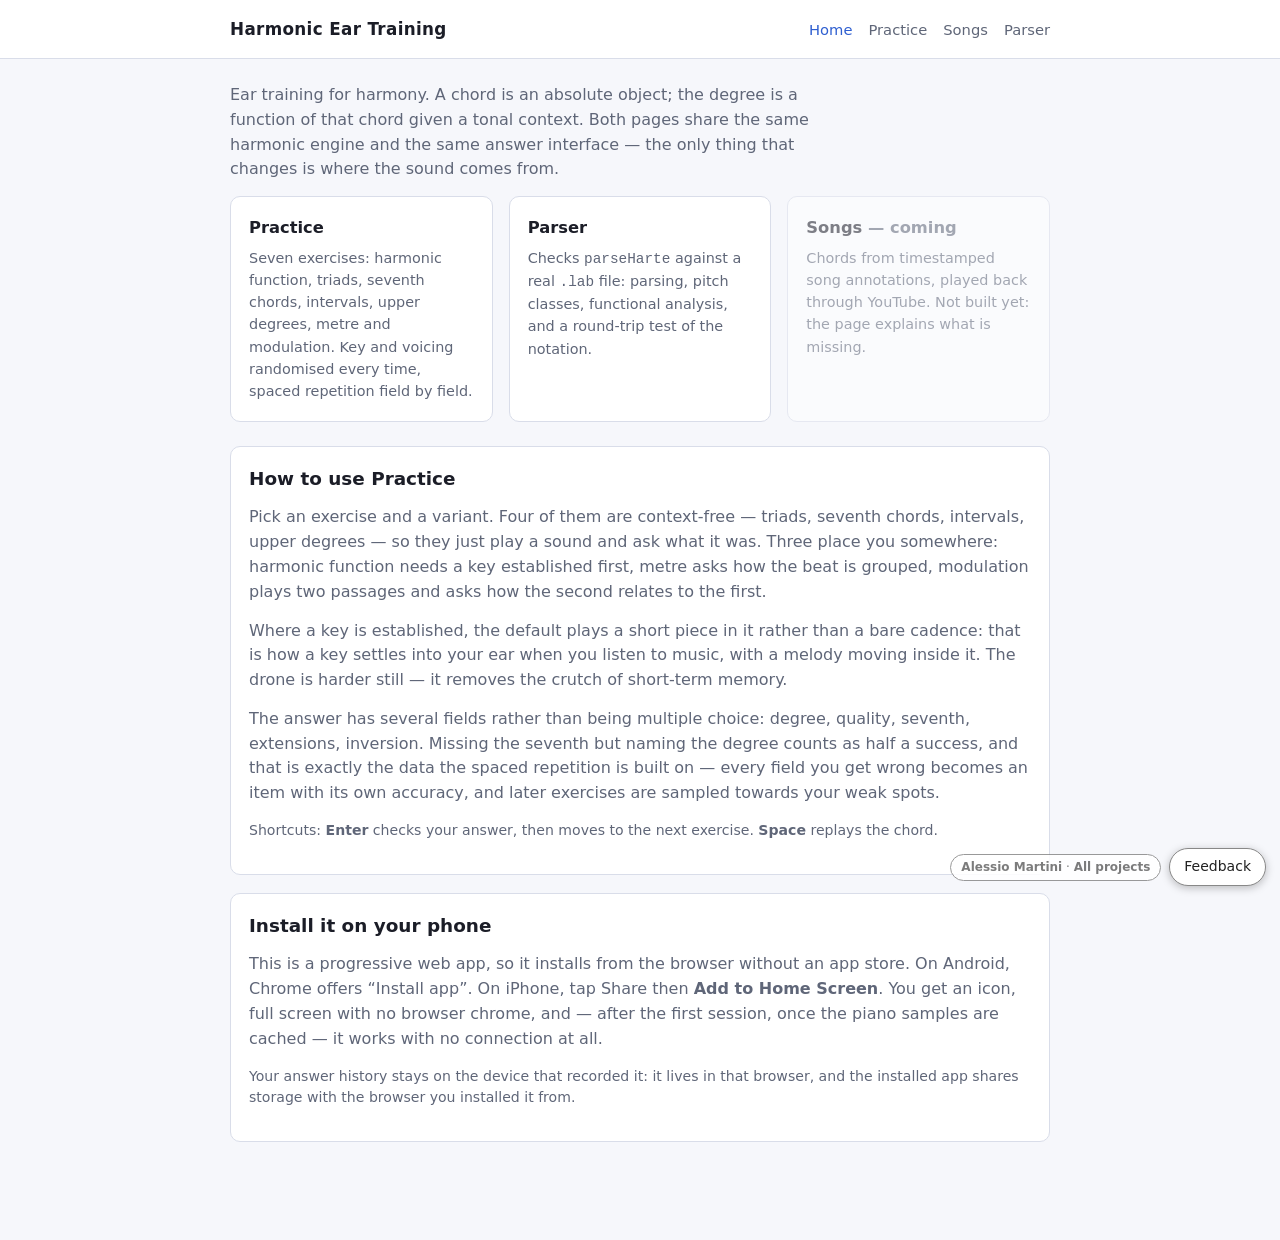
==== commit 520e56db: "Link al sito personale e alla lista dei progetti (widget note v3) Co-Authored-By: Claude Sonnet <nor" ====
--- a/index.html
+++ b/index.html
@@ -112,7 +112,7 @@
 
 </main>
 
-<script src="js/notes-widget.js?v=2" data-site="ear-training" data-legacy="eartraining.notes.v1"></script>
+<script src="js/notes-widget.js?v=3" data-site="ear-training" data-legacy="eartraining.notes.v1"></script>
 <script src="js/pwa.js"></script>
 </body>
 </html>
--- a/css/style.css
+++ b/css/style.css
@@ -355,3 +355,7 @@
   header.site .wrap { padding-top: max(10px, env(safe-area-inset-top)); }
   .notes-toggle { bottom: calc(18px + env(safe-area-inset-bottom)); }
 }
+
+/* Songs page */
+.seg-list { list-style: none; padding: 0; margin: 0; display: flex; flex-wrap: wrap; gap: 8px; }
+.yt-mount iframe, #player iframe { max-width: 100%; border: 0; }
